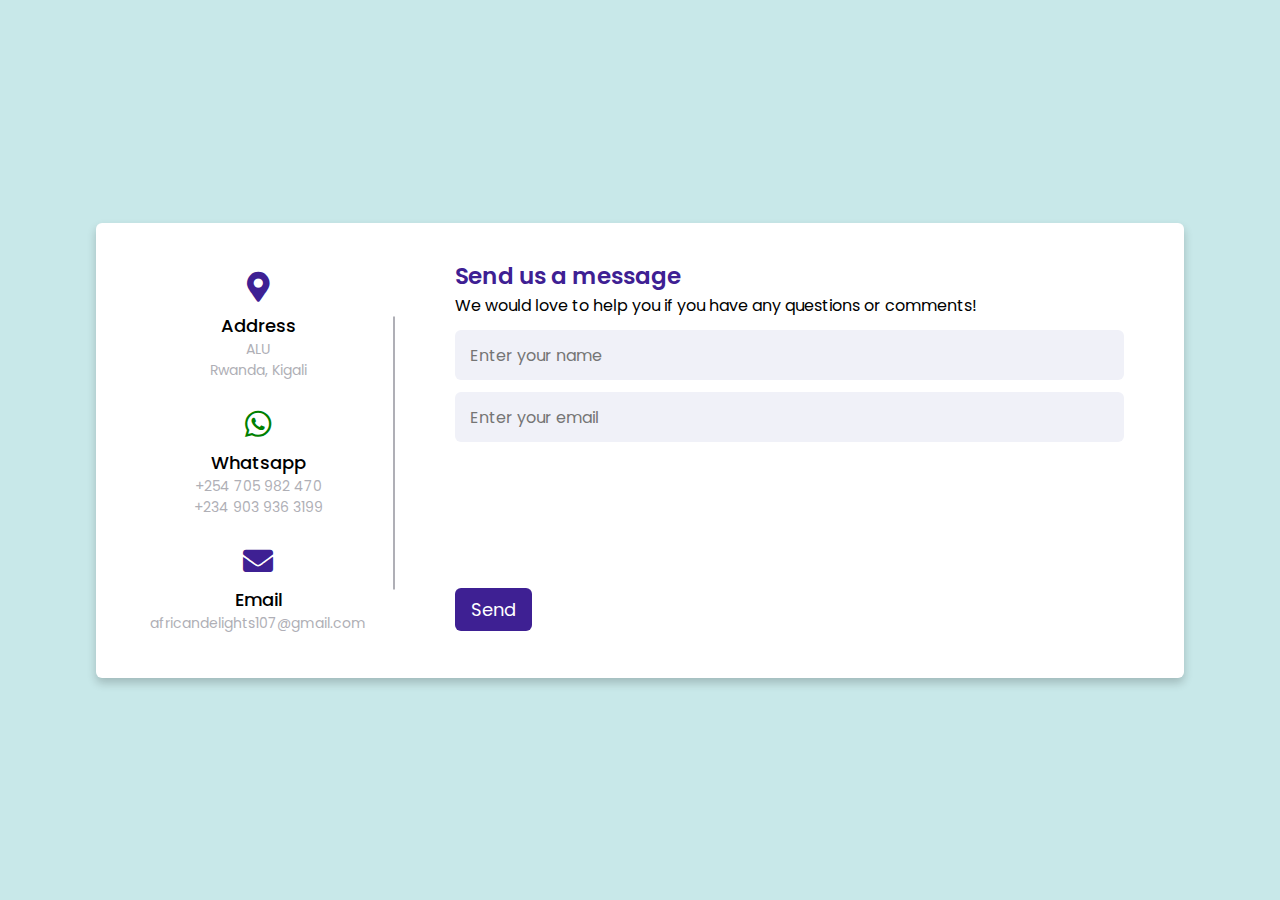
==== contact.html @ 1354f665 "first_phase" ====
<!DOCTYPE html>
<!-- Contact Section -->
<html lang="en" dir="ltr">
  <head>
    <meta charset="UTF-8">
    <link rel="stylesheet" href="style.css">
    <!-- CDN Link -->
    <link rel="stylesheet" href="https://cdnjs.cloudflare.com/ajax/libs/font-awesome/5.15.2/css/all.min.css"/>
     <meta name="viewport" content="width=device-width, initial-scale=1.0">
   </head>
<body>
  <div class="container">
    <div class="content">
      <div class="left-side">
        <div class="address details">
          <i class="fas fa-map-marker-alt"></i>
          <div class="topic">Address</div>
          <div class="text-one">ALU</div>
          <div class="text-two">Rwanda, Kigali</div>
        </div>
        <div class="phone details">
          <i class="fab fa-whatsapp fa-1x" style="color:green"></i>
          <div class="topic">Whatsapp</div>
          <div class="text-one">+254 705 982 470</div>
          <div class="text-two">+234 903 936 3199</div>
        </div>
        <div class="email details">
          <i class="fas fa-envelope"></i>
          <div class="topic">Email</div>
          <div class="text-one"></div>
          <div class="text-two">africandelights107@gmail.com</div>
        </div>
      </div>
      <div class="right-side">
        <div class="topic-text">Send us a message</div>
        <p> We would love to help you if you have any questions or comments!</p>
      <form action="#">
        <div class="input-box">
          <input type="text" placeholder="Enter your name">
        </div>
        <div class="input-box">
          <input type="text" placeholder="Enter your email">
        </div>
        <div class="input-box message-box">
    
        </div>
        <div class="button">
          <input type="button" value="Send" >
        </div>
      </form>
    </div>
    </div>
  </div>
</body>
</html>
---- style.css ----
/* Google Font CDN Link */
@import url('https://fonts.googleapis.com/css2?family=Poppins:wght@200;300;400;500;600;700&display=swap');
*{
  margin: 0;
  padding: 0;
  box-sizing: border-box;
  font-family: "Poppins" , sans-serif;
}
body{
  min-height: 100vh;
  width: 100%;
  background: #c8e8e9;
  display: flex;
  align-items: center;
  justify-content: center;
}
.container{
  width: 85%;
  background: #fff;
  border-radius: 6px;
  padding: 20px 60px 30px 40px;
  box-shadow: 0 5px 10px rgba(0, 0, 0, 0.2);
}
.container .content{
  display: flex;
  align-items: center;
  justify-content: space-between;
}
.container .content .left-side{
  width: 25%;
  height: 100%;
  display: flex;
  flex-direction: column;
  align-items: center;
  justify-content: center;
  margin-top: 15px;
  position: relative;
}
.content .left-side::before{
  content: '';
  position: absolute;
  height: 70%;
  width: 2px;
  right: -15px;
  top: 50%;
  transform: translateY(-50%);
  background: #afafb6;
}
.content .left-side .details{
  margin: 14px;
  text-align: center;
}
.content .left-side .details i{
  font-size: 30px;
  color: #3e2093;
  margin-bottom: 10px;
}
.content .left-side .details .topic{
  font-size: 18px;
  font-weight: 500;
}
.content .left-side .details .text-one,
.content .left-side .details .text-two{
  font-size: 14px;
  color: #afafb6;
}
.container .content .right-side{
  width: 75%;
  margin-left: 75px;
}
.content .right-side .topic-text{
  font-size: 23px;
  font-weight: 600;
  color: #3e2093;
}
.right-side .input-box{
  height: 50px;
  width: 100%;
  margin: 12px 0;
}
.right-side .input-box input,
.right-side .input-box textarea{
  height: 100%;
  width: 100%;
  border: none;
  outline: none;
  font-size: 16px;
  background: #F0F1F8;
  border-radius: 6px;
  padding: 0 15px;
  resize: none;
}
.right-side .message-box{
  min-height: 110px;
}
.right-side .input-box textarea{
  padding-top: 6px;
}
.right-side .button{
  display: inline-block;
  margin-top: 12px;
}
.right-side .button input[type="button"]{
  color: #fff;
  font-size: 18px;
  outline: none;
  border: none;
  padding: 8px 16px;
  border-radius: 6px;
  background: #3e2093;
  cursor: pointer;
  transition: all 0.3s ease;
}
.button input[type="button"]:hover{
  background: #5029bc;
}

@media (max-width: 950px) {
  .container{
    width: 90%;
    padding: 30px 40px 40px 35px ;
  }
  .container .content .right-side{
   width: 75%;
   margin-left: 55px;
}
}
@media (max-width: 820px) {
  .container{
    margin: 40px 0;
    height: 100%;
  }
  .container .content{
    flex-direction: column-reverse;
  }
 .container .content .left-side{
   width: 100%;
   flex-direction: row;
   margin-top: 40px;
   justify-content: center;
   flex-wrap: wrap;
 }
 .container .content .left-side::before{
   display: none;
 }
 .container .content .right-side{
   width: 100%;
   margin-left: 0;
 }
}
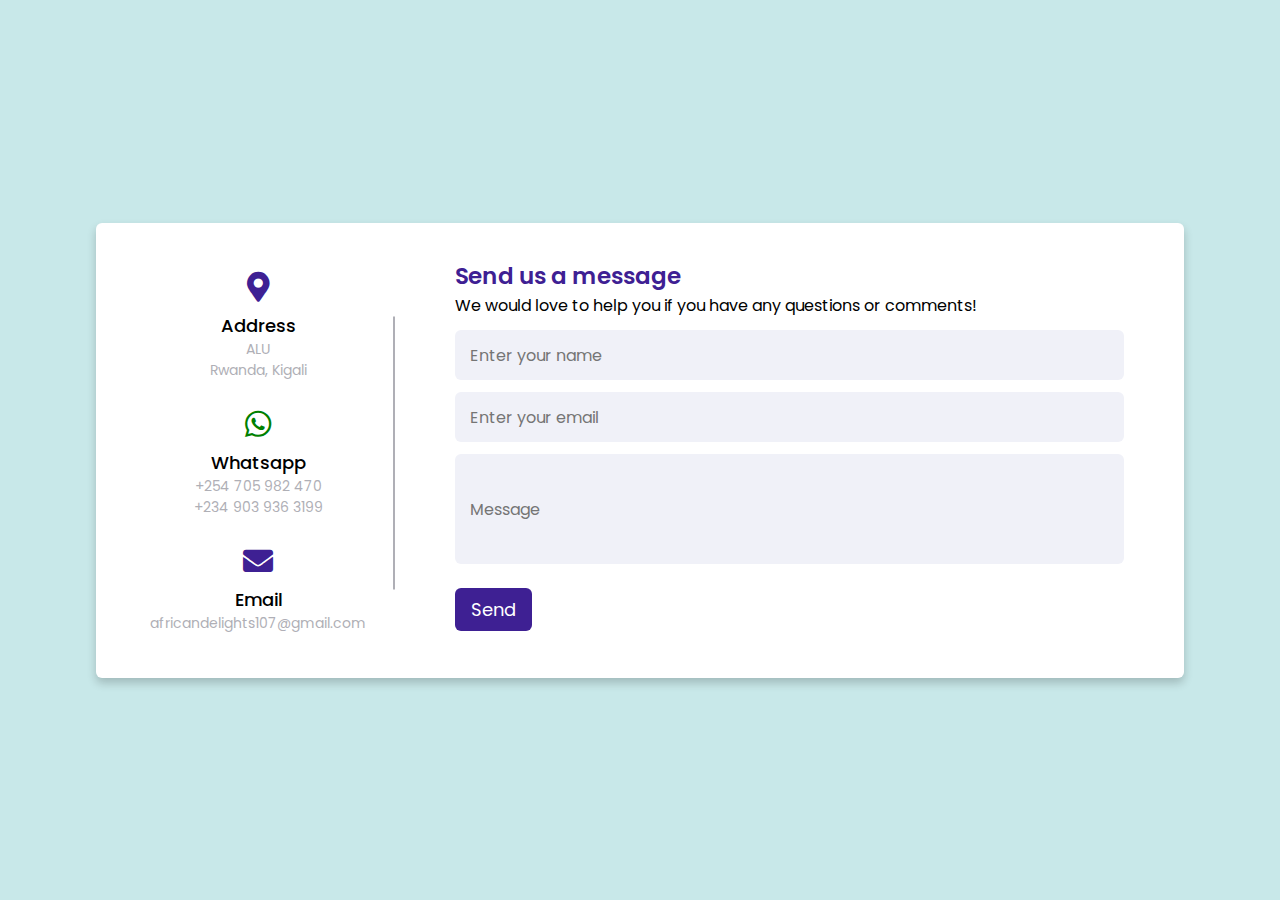
==== commit 2ab80802: "Update contact.html" ====
--- a/contact.html
+++ b/contact.html
@@ -42,8 +42,9 @@
           <input type="text" placeholder="Enter your email">
         </div>
         <div class="input-box message-box">
-    
+            <input type="text" placeholder="Message">
         </div>
+        
         <div class="button">
           <input type="button" value="Send" >
         </div>
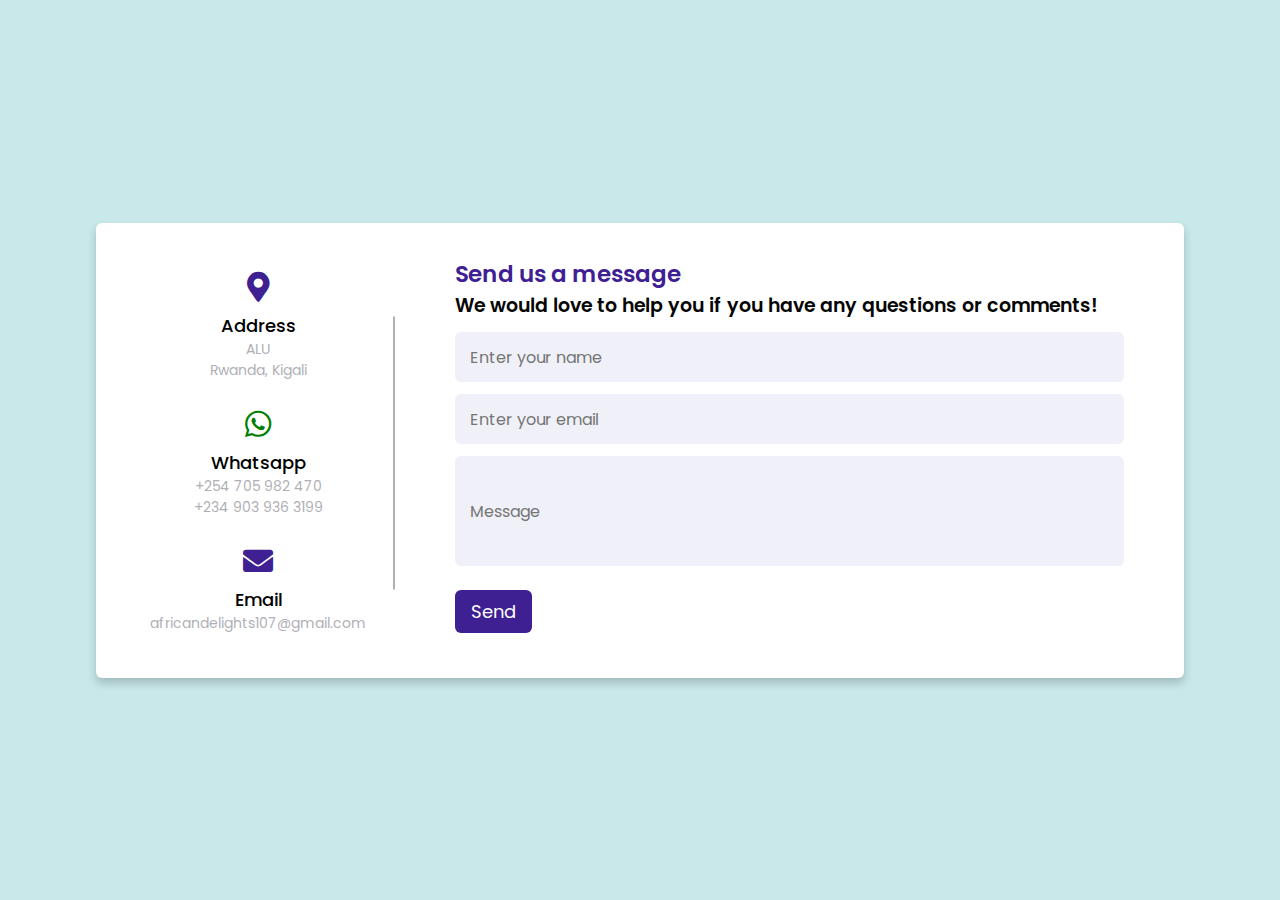
==== commit 9edbbd20: "Final contact" ====
--- a/contact.html
+++ b/contact.html
@@ -3,7 +3,7 @@
 <html lang="en" dir="ltr">
   <head>
     <meta charset="UTF-8">
-    <link rel="stylesheet" href="style.css">
+    <link rel="stylesheet" href="contact.css">
     <!-- CDN Link -->
     <link rel="stylesheet" href="https://cdnjs.cloudflare.com/ajax/libs/font-awesome/5.15.2/css/all.min.css"/>
      <meta name="viewport" content="width=device-width, initial-scale=1.0">
@@ -33,16 +33,16 @@
       </div>
       <div class="right-side">
         <div class="topic-text">Send us a message</div>
-        <p> We would love to help you if you have any questions or comments!</p>
-      <form action="#">
+        <p style="color:rgb(5, 5, 4); font-size: 19px; font-weight: 600;"> We would love to help you if you have any questions or comments!</p>
+    <form id="contact-form" class="form-horizontal" role="form">
         <div class="input-box">
-          <input type="text" placeholder="Enter your name">
+          <input type="text" placeholder="Enter your name" name="name" value="" required>
         </div>
         <div class="input-box">
-          <input type="text" placeholder="Enter your email">
+          <input type="text" placeholder="Enter your email" name="email" value="" required>
         </div>
         <div class="input-box message-box">
-            <input type="text" placeholder="Message">
+            <input type="text" placeholder="Message" name="message" required>
         </div>
         
         <div class="button">
@@ -53,4 +53,4 @@
     </div>
   </div>
 </body>
-</html>
+</html>--- a/contact.css
+++ b/contact.css
@@ -0,0 +1,151 @@
+/* Google Font CDN Link */
+@import url('https://fonts.googleapis.com/css2?family=Poppins:wght@200;300;400;500;600;700&display=swap');
+*{
+  margin: 0;
+  padding: 0;
+  box-sizing: border-box;
+  font-family: "Poppins" , sans-serif;
+}
+body{
+  min-height: 100vh;
+  width: 100%;
+  background: #c8e8e9;
+  display: flex;
+  align-items: center;
+  justify-content: center;
+}
+.container{
+  width: 85%;
+  background: #fff;
+  border-radius: 6px;
+  padding: 20px 60px 30px 40px;
+  box-shadow: 0 5px 10px rgba(0, 0, 0, 0.2);
+}
+.container .content{
+  display: flex;
+  align-items: center;
+  justify-content: space-between;
+}
+.container .content .left-side{
+  width: 25%;
+  height: 100%;
+  display: flex;
+  flex-direction: column;
+  align-items: center;
+  justify-content: center;
+  margin-top: 15px;
+  position: relative;
+}
+.content .left-side::before{
+  content: '';
+  position: absolute;
+  height: 70%;
+  width: 2px;
+  right: -15px;
+  top: 50%;
+  transform: translateY(-50%);
+  background: #afafb6;
+}
+.content .left-side .details{
+  margin: 14px;
+  text-align: center;
+}
+.content .left-side .details i{
+  font-size: 30px;
+  color: #3e2093;
+  margin-bottom: 10px;
+}
+.content .left-side .details .topic{
+  font-size: 18px;
+  font-weight: 500;
+}
+.content .left-side .details .text-one,
+.content .left-side .details .text-two{
+  font-size: 14px;
+  color: #afafb6;
+}
+.container .content .right-side{
+  width: 75%;
+  margin-left: 75px;
+}
+.content .right-side .topic-text{
+  font-size: 23px;
+  font-weight: 600;
+  color: #3e2093;
+}
+.right-side .input-box{
+  height: 50px;
+  width: 100%;
+  margin: 12px 0;
+}
+.right-side .input-box input,
+.right-side .input-box textarea{
+  height: 100%;
+  width: 100%;
+  border: none;
+  outline: none;
+  font-size: 16px;
+  background: #F0F1F8;
+  border-radius: 6px;
+  padding: 0 15px;
+  resize: none;
+}
+.right-side .message-box{
+  min-height: 110px;
+}
+.right-side .input-box textarea{
+  padding-top: 6px;
+}
+.right-side .button{
+  display: inline-block;
+  margin-top: 12px;
+}
+.right-side .button input[type="button"]{
+  color: #fff;
+  font-size: 18px;
+  outline: none;
+  border: none;
+  padding: 8px 16px;
+  border-radius: 6px;
+  background: #3e2093;
+  cursor: pointer;
+  transition: all 0.3s ease;
+}
+.button input[type="button"]:hover{
+  background: #5029bc;
+}
+
+@media (max-width: 950px) {
+  .container{
+    width: 90%;
+    padding: 30px 40px 40px 35px ;
+  }
+  .container .content .right-side{
+   width: 75%;
+   margin-left: 55px;
+}
+}
+@media (max-width: 820px) {
+  .container{
+    margin: 40px 0;
+    height: 100%;
+  }
+  .container .content{
+    flex-direction: column-reverse;
+  }
+ .container .content .left-side{
+   width: 100%;
+   flex-direction: row;
+   margin-top: 40px;
+   justify-content: center;
+   flex-wrap: wrap;
+ }
+ .container .content .left-side::before{
+   display: none;
+ }
+ .container .content .right-side{
+   width: 100%;
+   margin-left: 0;
+ }
+}
+
